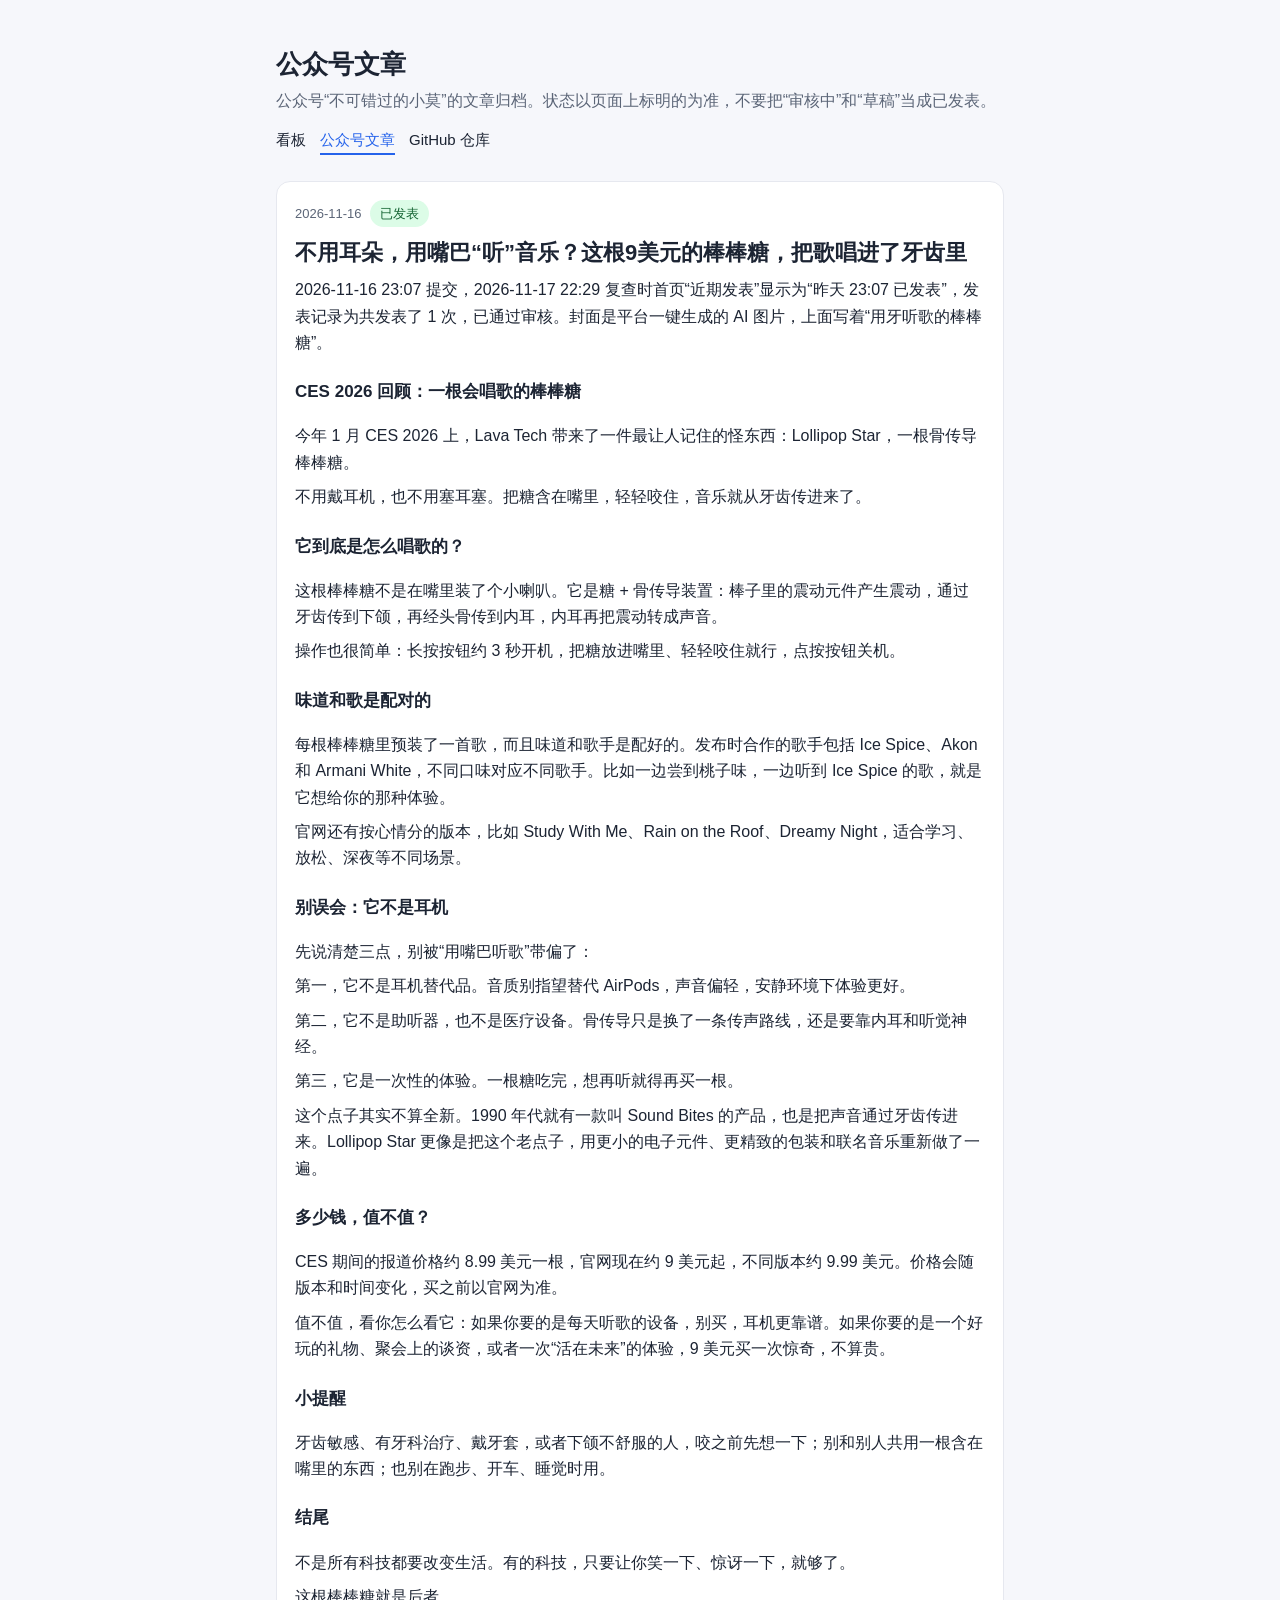
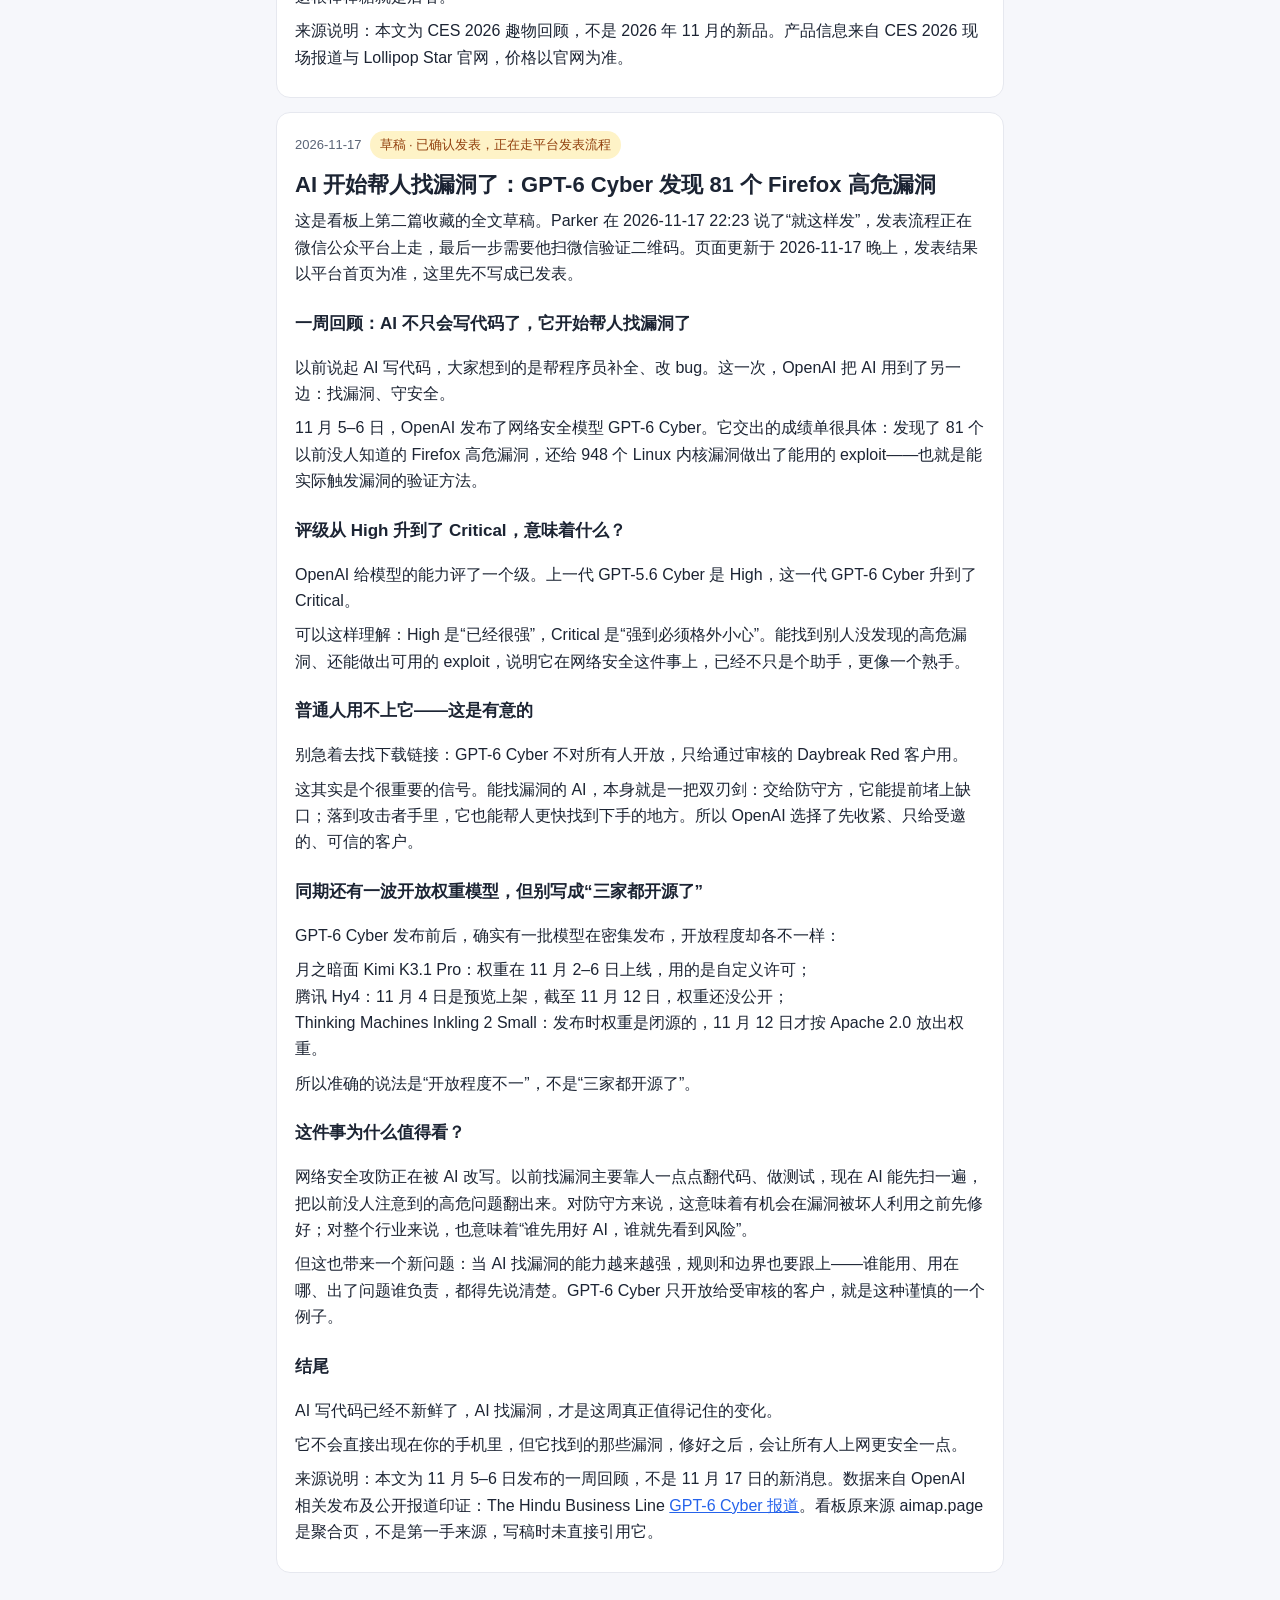
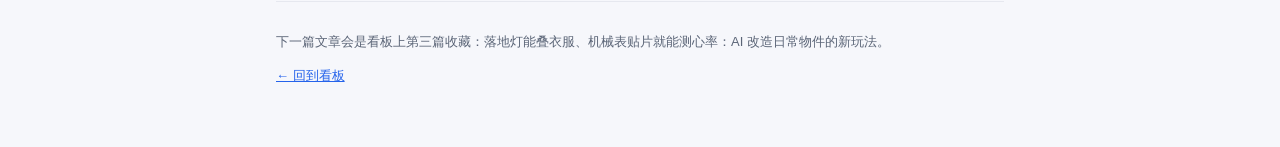
==== articles.html @ 66c1bf88 "把 AI 看板做成网站：首页看板 + 公众号文章页 + PWA，故事存在 stories.json" ====
<!DOCTYPE html>
<html lang="zh-CN">
<head>
<meta charset="UTF-8">
<meta name="viewport" content="width=device-width, initial-scale=1">
<title>公众号文章 · AI 看板</title>
<meta name="description" content="公众号“不可错过的小莫”的文章：棒棒糖那篇已提交审核，GPT-6 Cyber 是待确认的草稿。">
<link rel="manifest" href="manifest.webmanifest">
<meta name="theme-color" content="#1c2433">
<link rel="icon" href="icon.svg" type="image/svg+xml">
<link rel="stylesheet" href="style.css">
</head>
<body>
<div class="wrap">
  <header class="site">
    <h1>公众号文章</h1>
    <p class="sub">公众号“不可错过的小莫”的文章归档。状态以页面上标明的为准，不要把“审核中”和“草稿”当成已发表。</p>
    <nav class="nav">
      <a href="index.html">看板</a>
      <a class="active" href="articles.html">公众号文章</a>
      <a href="https://github.com/LXCswlp/seendfirstindex" target="_blank" rel="noopener">GitHub 仓库</a>
    </nav>
  </header>

  <article class="card post">
    <div class="meta"><span>2026-11-16</span><span class="status ok">已发表</span></div>
    <h2>不用耳朵，用嘴巴“听”音乐？这根9美元的棒棒糖，把歌唱进了牙齿里</h2>
    <p>2026-11-16 23:07 提交，2026-11-17 22:29 复查时首页“近期发表”显示为“昨天 23:07 已发表”，发表记录为共发表了 1 次，已通过审核。封面是平台一键生成的 AI 图片，上面写着“用牙听歌的棒棒糖”。</p>
    <h3>CES 2026 回顾：一根会唱歌的棒棒糖</h3>
    <p>今年 1 月 CES 2026 上，Lava Tech 带来了一件最让人记住的怪东西：Lollipop Star，一根骨传导棒棒糖。</p>
    <p>不用戴耳机，也不用塞耳塞。把糖含在嘴里，轻轻咬住，音乐就从牙齿传进来了。</p>
    <h3>它到底是怎么唱歌的？</h3>
    <p>这根棒棒糖不是在嘴里装了个小喇叭。它是糖 + 骨传导装置：棒子里的震动元件产生震动，通过牙齿传到下颌，再经头骨传到内耳，内耳再把震动转成声音。</p>
    <p>操作也很简单：长按按钮约 3 秒开机，把糖放进嘴里、轻轻咬住就行，点按按钮关机。</p>
    <h3>味道和歌是配对的</h3>
    <p>每根棒棒糖里预装了一首歌，而且味道和歌手是配好的。发布时合作的歌手包括 Ice Spice、Akon 和 Armani White，不同口味对应不同歌手。比如一边尝到桃子味，一边听到 Ice Spice 的歌，就是它想给你的那种体验。</p>
    <p>官网还有按心情分的版本，比如 Study With Me、Rain on the Roof、Dreamy Night，适合学习、放松、深夜等不同场景。</p>
    <h3>别误会：它不是耳机</h3>
    <p>先说清楚三点，别被“用嘴巴听歌”带偏了：</p>
    <p>第一，它不是耳机替代品。音质别指望替代 AirPods，声音偏轻，安静环境下体验更好。</p>
    <p>第二，它不是助听器，也不是医疗设备。骨传导只是换了一条传声路线，还是要靠内耳和听觉神经。</p>
    <p>第三，它是一次性的体验。一根糖吃完，想再听就得再买一根。</p>
    <p>这个点子其实不算全新。1990 年代就有一款叫 Sound Bites 的产品，也是把声音通过牙齿传进来。Lollipop Star 更像是把这个老点子，用更小的电子元件、更精致的包装和联名音乐重新做了一遍。</p>
    <h3>多少钱，值不值？</h3>
    <p>CES 期间的报道价格约 8.99 美元一根，官网现在约 9 美元起，不同版本约 9.99 美元。价格会随版本和时间变化，买之前以官网为准。</p>
    <p>值不值，看你怎么看它：如果你要的是每天听歌的设备，别买，耳机更靠谱。如果你要的是一个好玩的礼物、聚会上的谈资，或者一次“活在未来”的体验，9 美元买一次惊奇，不算贵。</p>
    <h3>小提醒</h3>
    <p>牙齿敏感、有牙科治疗、戴牙套，或者下颌不舒服的人，咬之前先想一下；别和别人共用一根含在嘴里的东西；也别在跑步、开车、睡觉时用。</p>
    <h3>结尾</h3>
    <p>不是所有科技都要改变生活。有的科技，只要让你笑一下、惊讶一下，就够了。</p>
    <p>这根棒棒糖就是后者。</p>
    <p>来源说明：本文为 CES 2026 趣物回顾，不是 2026 年 11 月的新品。产品信息来自 CES 2026 现场报道与 Lollipop Star 官网，价格以官网为准。</p>
  </article>

  <article class="card post">
    <div class="meta"><span>2026-11-17</span><span class="status">草稿 · 已确认发表，正在走平台发表流程</span></div>
    <h2>AI 开始帮人找漏洞了：GPT-6 Cyber 发现 81 个 Firefox 高危漏洞</h2>
    <p>这是看板上第二篇收藏的全文草稿。Parker 在 2026-11-17 22:23 说了“就这样发”，发表流程正在微信公众平台上走，最后一步需要他扫微信验证二维码。页面更新于 2026-11-17 晚上，发表结果以平台首页为准，这里先不写成已发表。</p>
    <h3>一周回顾：AI 不只会写代码了，它开始帮人找漏洞了</h3>
    <p>以前说起 AI 写代码，大家想到的是帮程序员补全、改 bug。这一次，OpenAI 把 AI 用到了另一边：找漏洞、守安全。</p>
    <p>11 月 5–6 日，OpenAI 发布了网络安全模型 GPT-6 Cyber。它交出的成绩单很具体：发现了 81 个以前没人知道的 Firefox 高危漏洞，还给 948 个 Linux 内核漏洞做出了能用的 exploit——也就是能实际触发漏洞的验证方法。</p>
    <h3>评级从 High 升到了 Critical，意味着什么？</h3>
    <p>OpenAI 给模型的能力评了一个级。上一代 GPT-5.6 Cyber 是 High，这一代 GPT-6 Cyber 升到了 Critical。</p>
    <p>可以这样理解：High 是“已经很强”，Critical 是“强到必须格外小心”。能找到别人没发现的高危漏洞、还能做出可用的 exploit，说明它在网络安全这件事上，已经不只是个助手，更像一个熟手。</p>
    <h3>普通人用不上它——这是有意的</h3>
    <p>别急着去找下载链接：GPT-6 Cyber 不对所有人开放，只给通过审核的 Daybreak Red 客户用。</p>
    <p>这其实是个很重要的信号。能找漏洞的 AI，本身就是一把双刃剑：交给防守方，它能提前堵上缺口；落到攻击者手里，它也能帮人更快找到下手的地方。所以 OpenAI 选择了先收紧、只给受邀的、可信的客户。</p>
    <h3>同期还有一波开放权重模型，但别写成“三家都开源了”</h3>
    <p>GPT-6 Cyber 发布前后，确实有一批模型在密集发布，开放程度却各不一样：</p>
    <p>月之暗面 Kimi K3.1 Pro：权重在 11 月 2–6 日上线，用的是自定义许可；<br>腾讯 Hy4：11 月 4 日是预览上架，截至 11 月 12 日，权重还没公开；<br>Thinking Machines Inkling 2 Small：发布时权重是闭源的，11 月 12 日才按 Apache 2.0 放出权重。</p>
    <p>所以准确的说法是“开放程度不一”，不是“三家都开源了”。</p>
    <h3>这件事为什么值得看？</h3>
    <p>网络安全攻防正在被 AI 改写。以前找漏洞主要靠人一点点翻代码、做测试，现在 AI 能先扫一遍，把以前没人注意到的高危问题翻出来。对防守方来说，这意味着有机会在漏洞被坏人利用之前先修好；对整个行业来说，也意味着“谁先用好 AI，谁就先看到风险”。</p>
    <p>但这也带来一个新问题：当 AI 找漏洞的能力越来越强，规则和边界也要跟上——谁能用、用在哪、出了问题谁负责，都得先说清楚。GPT-6 Cyber 只开放给受审核的客户，就是这种谨慎的一个例子。</p>
    <h3>结尾</h3>
    <p>AI 写代码已经不新鲜了，AI 找漏洞，才是这周真正值得记住的变化。</p>
    <p>它不会直接出现在你的手机里，但它找到的那些漏洞，修好之后，会让所有人上网更安全一点。</p>
    <p>来源说明：本文为 11 月 5–6 日发布的一周回顾，不是 11 月 17 日的新消息。数据来自 OpenAI 相关发布及公开报道印证：The Hindu Business Line <a href="https://www.thehindubusinessline.com/info-tech/openais-gpt-6-cyber-finds-81-critical-firefox-flaws-develops-948-linux-exploits/article71672723.ece" target="_blank" rel="noopener">GPT-6 Cyber 报道</a>。看板原来源 aimap.page 是聚合页，不是第一手来源，写稿时未直接引用它。</p>
  </article>

  <footer>
    <p>下一篇文章会是看板上第三篇收藏：落地灯能叠衣服、机械表贴片就能测心率：AI 改造日常物件的新玩法。</p>
    <p><a href="index.html">← 回到看板</a></p>
  </footer>
</div>
</body>
</html>
---- style.css ----
:root{--bg:#f6f7fb;--card:#fff;--ink:#1c2433;--muted:#5b6577;--line:#e6e8ef;--blue:#2563eb;--green:#0e7a5f;--amber:#b45309;--radius:14px}
*{box-sizing:border-box}
body{margin:0;background:var(--bg);color:var(--ink);font-family:-apple-system,BlinkMacSystemFont,"PingFang SC","Microsoft YaHei",sans-serif;line-height:1.65}
a{color:var(--blue)}
.wrap{max-width:760px;margin:0 auto;padding:20px 16px 48px}
header.site{padding:28px 0 8px}
h1{font-size:26px;line-height:1.3;margin:0 0 6px}
.sub{color:var(--muted);margin:0 0 14px}
.nav{display:flex;gap:14px;flex-wrap:wrap;font-size:15px;margin:0 0 18px}
.nav a{color:var(--ink);text-decoration:none;border-bottom:2px solid transparent}
.nav a.active{color:var(--blue);border-color:var(--blue)}
.filters{display:flex;gap:8px;flex-wrap:wrap;margin:14px 0 18px}
.filters button{border:1px solid var(--line);background:#fff;color:var(--ink);border-radius:999px;padding:7px 14px;font-size:14px;cursor:pointer}
.filters button.active{background:var(--ink);color:#fff;border-color:var(--ink)}
.card{background:var(--card);border:1px solid var(--line);border-radius:var(--radius);padding:18px;margin:0 0 14px}
.meta{font-size:13px;color:var(--muted);display:flex;gap:8px;flex-wrap:wrap;align-items:center}
.tag{border-radius:999px;padding:2px 9px;font-size:12px;background:#eef2ff;color:#3730a3}
.tag.fun{background:#ecfdf5;color:var(--green)}
.picked{color:var(--amber);font-weight:700}
.card h2{font-size:19px;line-height:1.45;margin:10px 0 8px}
.card p{margin:8px 0}
.angle{color:var(--muted);font-size:14px}
.note{background:#fffbeb;border:1px solid #fde68a;border-radius:10px;padding:10px 12px;font-size:14px;margin-top:10px}
.source{font-size:14px}
footer{color:var(--muted);font-size:13px;margin-top:28px;border-top:1px solid var(--line);padding-top:16px}
article.post h2{font-size:22px}
article.post h3{font-size:17px;margin-top:22px}
.status{display:inline-block;border-radius:999px;padding:3px 10px;font-size:13px;background:#fef3c7;color:#92400e}
.status.ok{background:#dcfce7;color:#166534}
.install{background:#eff6ff;border:1px solid #bfdbfe;border-radius:10px;padding:12px;font-size:14px}
button.install-btn{border:none;background:var(--blue);color:#fff;border-radius:999px;padding:8px 16px;font-size:14px;cursor:pointer;margin-top:8px}
@media (max-width:520px){h1{font-size:23px}.card h2{font-size:18px}}
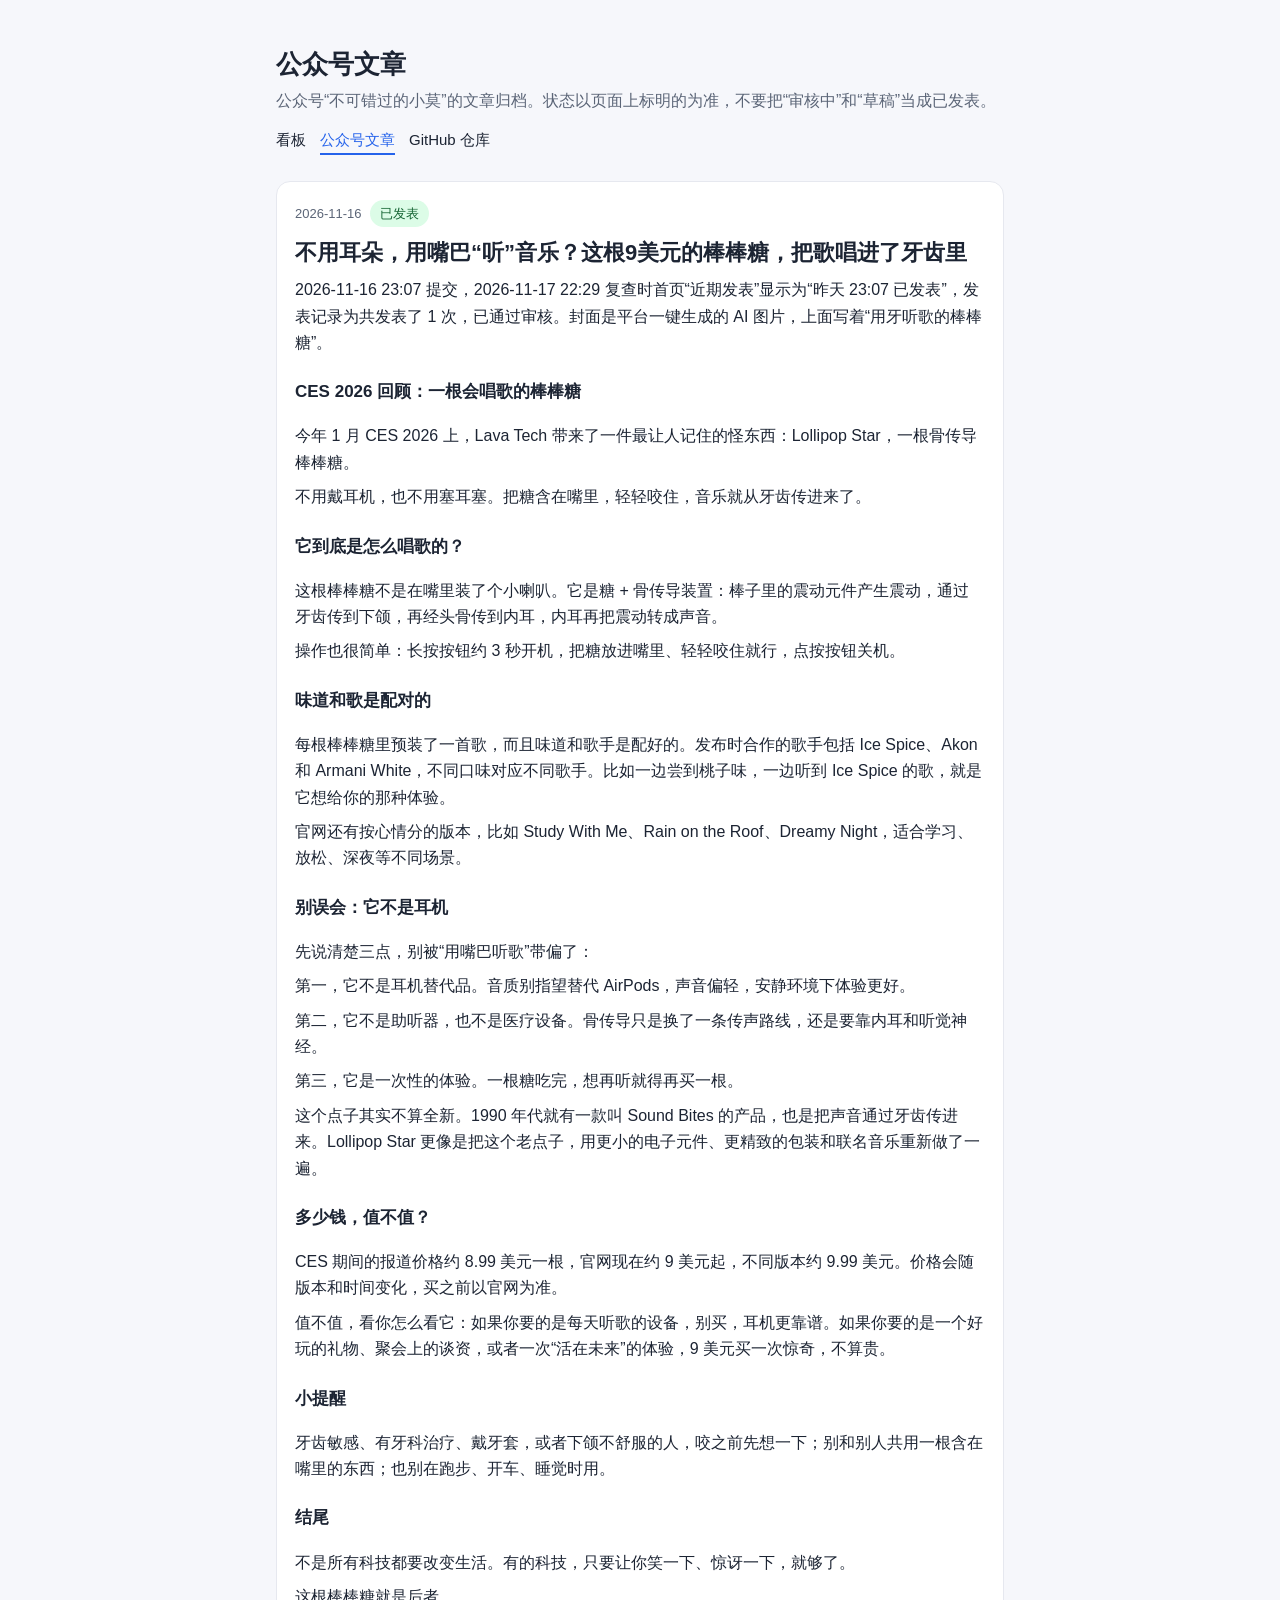
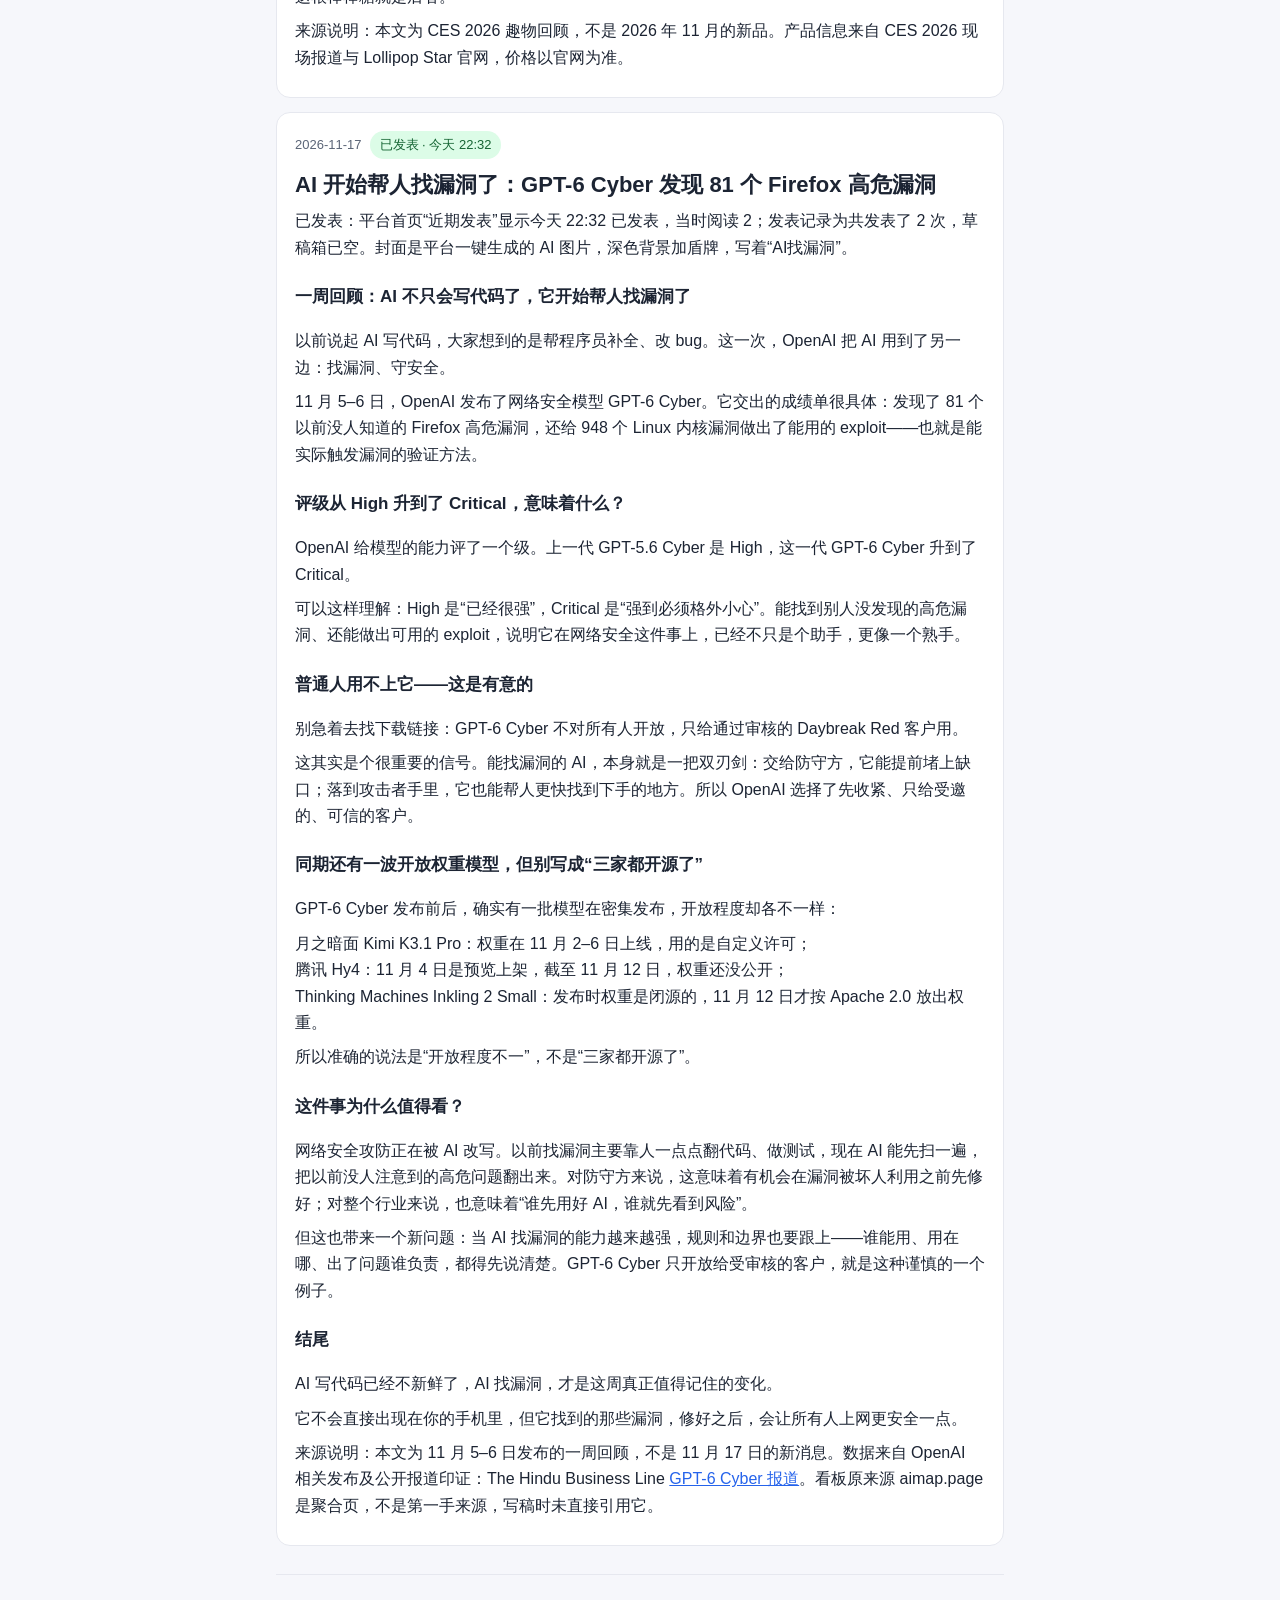
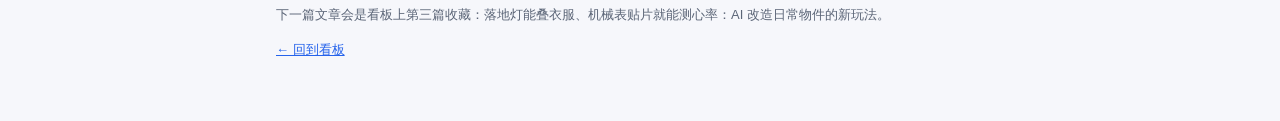
==== commit 93f42743: "更新公众号文章页：GPT-6 Cyber 已发表（今天 22:32）" ====
--- a/articles.html
+++ b/articles.html
@@ -53,9 +53,9 @@
   </article>
 
   <article class="card post">
-    <div class="meta"><span>2026-11-17</span><span class="status">草稿 · 已确认发表，正在走平台发表流程</span></div>
+    <div class="meta"><span>2026-11-17</span><span class="status ok">已发表 · 今天 22:32</span></div>
     <h2>AI 开始帮人找漏洞了：GPT-6 Cyber 发现 81 个 Firefox 高危漏洞</h2>
-    <p>这是看板上第二篇收藏的全文草稿。Parker 在 2026-11-17 22:23 说了“就这样发”，发表流程正在微信公众平台上走，最后一步需要他扫微信验证二维码。页面更新于 2026-11-17 晚上，发表结果以平台首页为准，这里先不写成已发表。</p>
+    <p>已发表：平台首页“近期发表”显示今天 22:32 已发表，当时阅读 2；发表记录为共发表了 2 次，草稿箱已空。封面是平台一键生成的 AI 图片，深色背景加盾牌，写着“AI找漏洞”。</p>
     <h3>一周回顾：AI 不只会写代码了，它开始帮人找漏洞了</h3>
     <p>以前说起 AI 写代码，大家想到的是帮程序员补全、改 bug。这一次，OpenAI 把 AI 用到了另一边：找漏洞、守安全。</p>
     <p>11 月 5–6 日，OpenAI 发布了网络安全模型 GPT-6 Cyber。它交出的成绩单很具体：发现了 81 个以前没人知道的 Firefox 高危漏洞，还给 948 个 Linux 内核漏洞做出了能用的 exploit——也就是能实际触发漏洞的验证方法。</p>
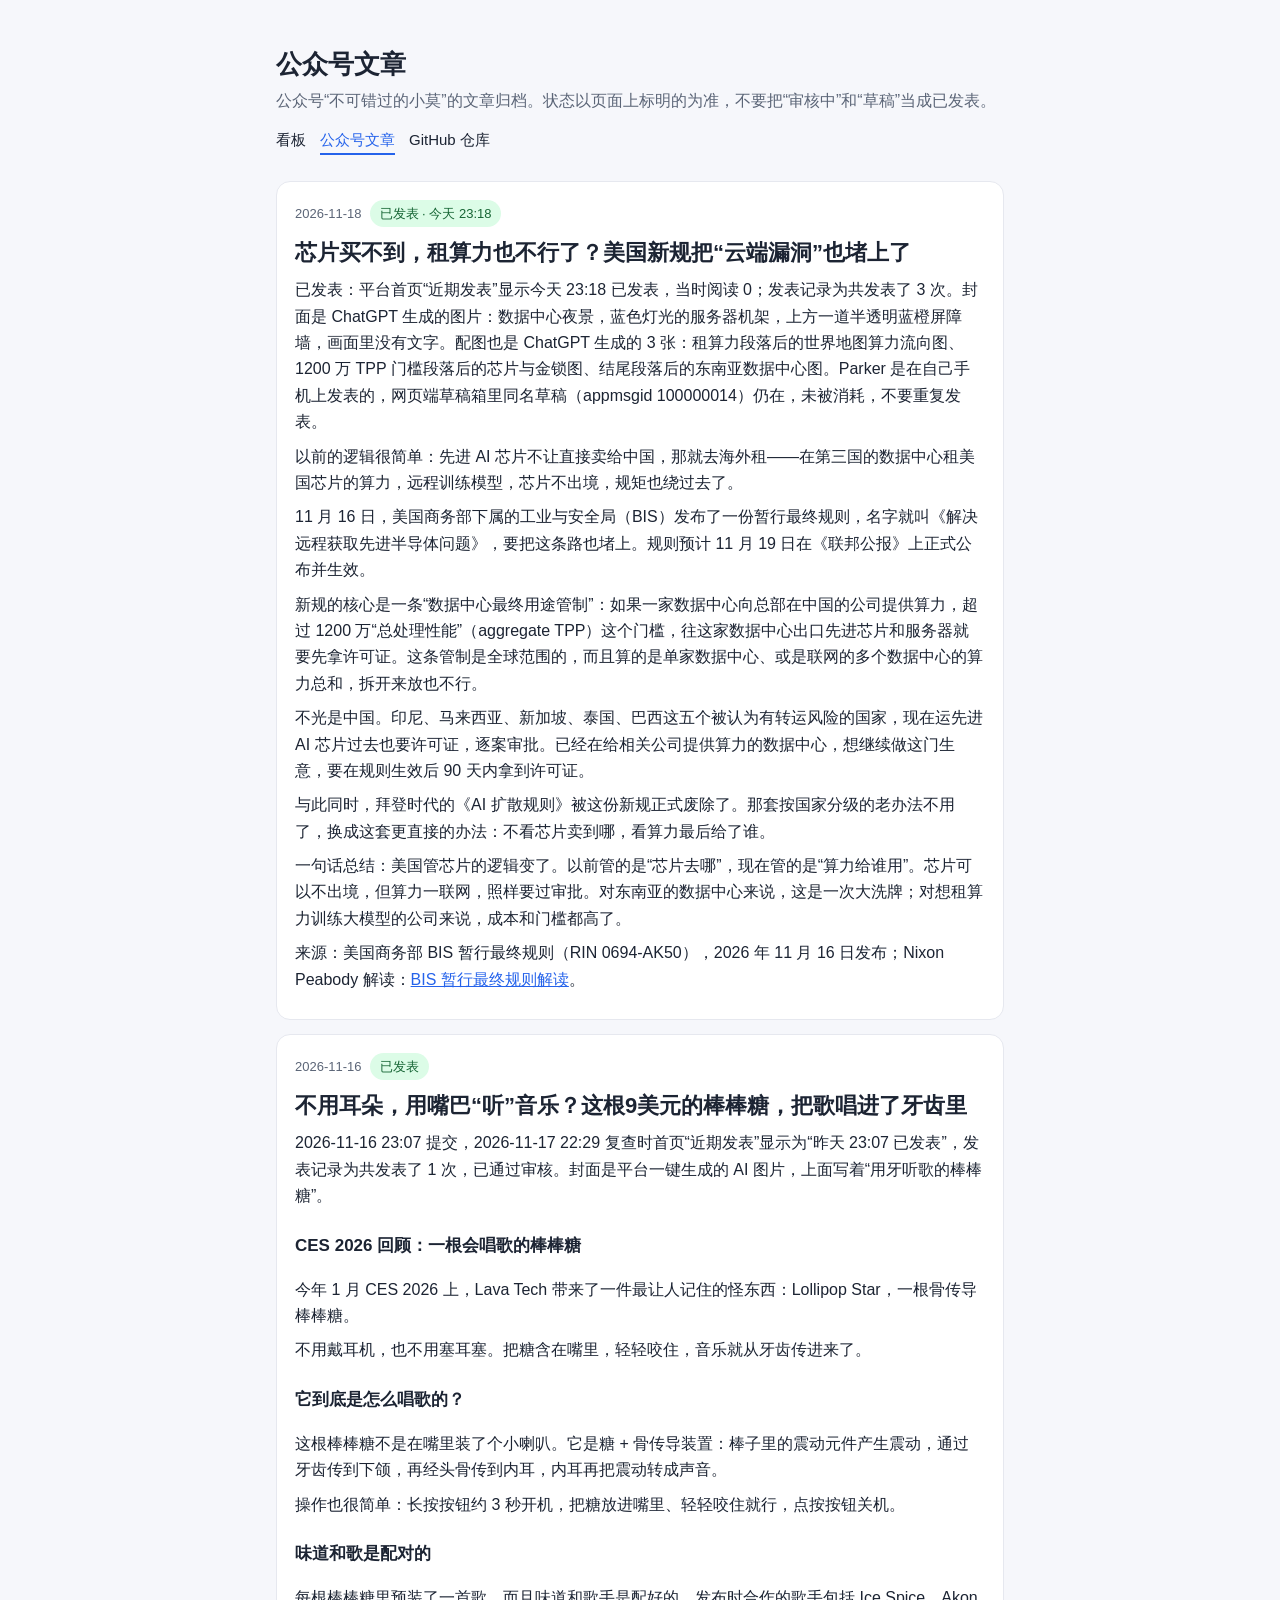
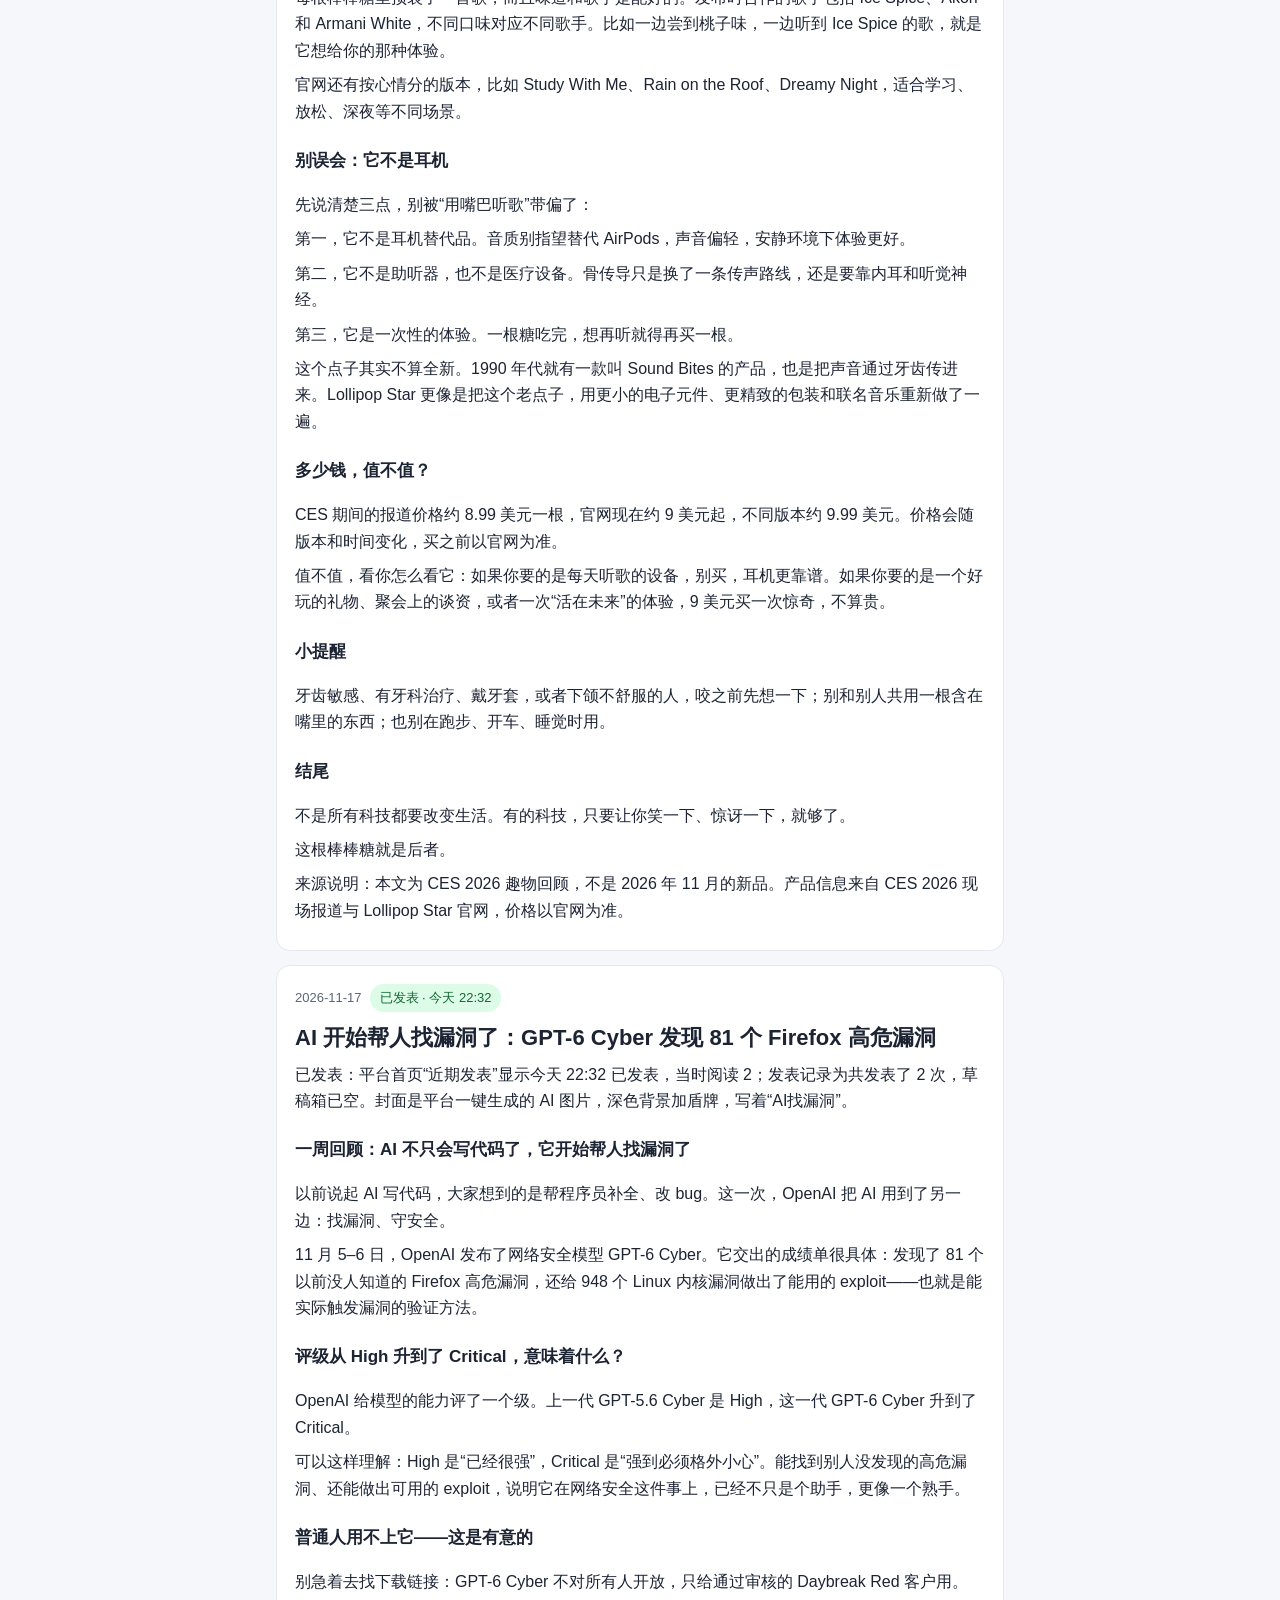
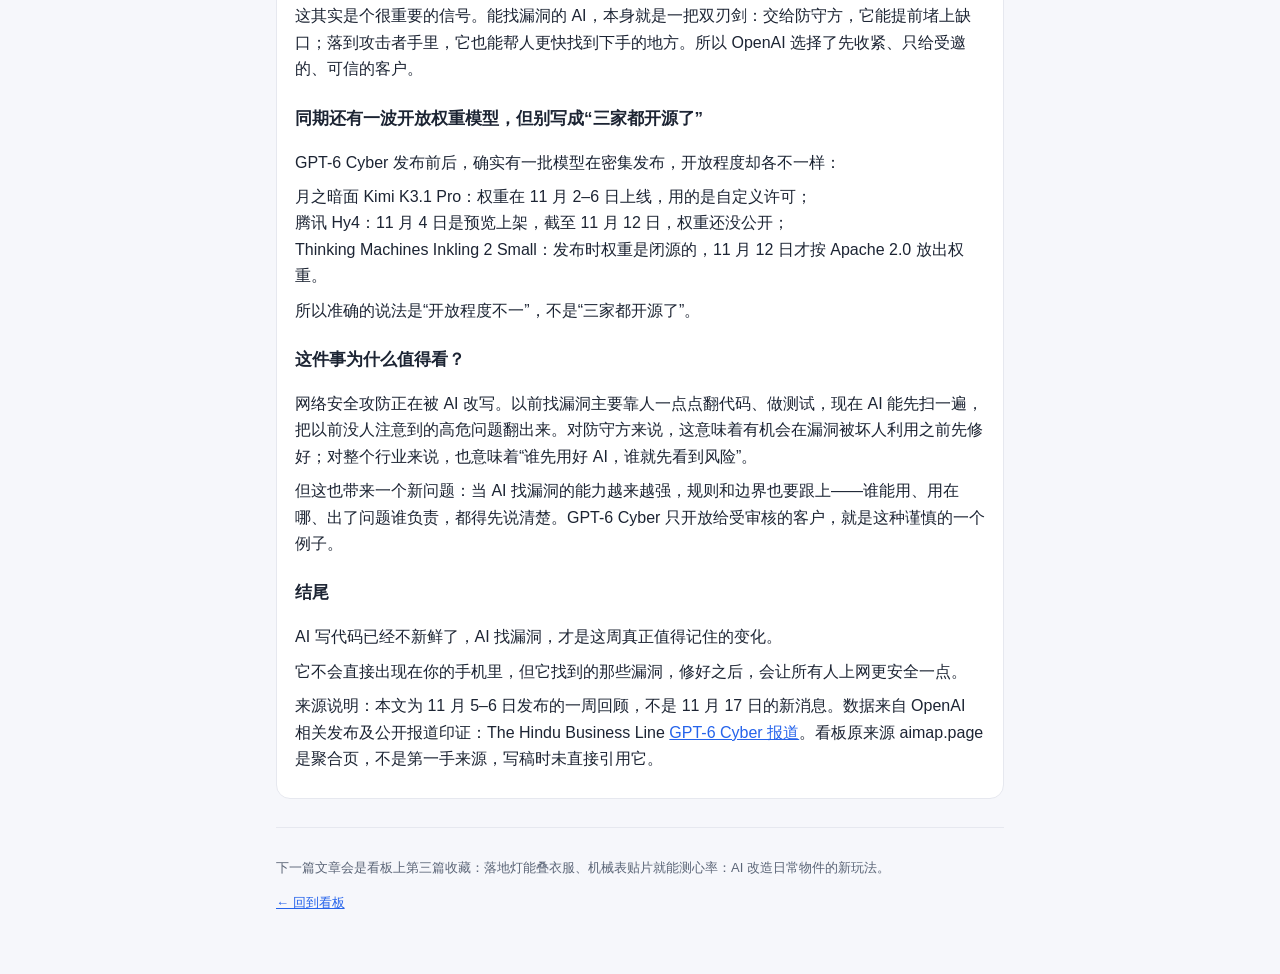
==== commit 6ec95f40: "公众号文章页：芯片管制文章已发表（2026-11-18 23:18）" ====
--- a/articles.html
+++ b/articles.html
@@ -4,7 +4,7 @@
 <meta charset="UTF-8">
 <meta name="viewport" content="width=device-width, initial-scale=1">
 <title>公众号文章 · AI 看板</title>
-<meta name="description" content="公众号“不可错过的小莫”的文章：棒棒糖那篇已提交审核，GPT-6 Cyber 是待确认的草稿。">
+<meta name="description" content="公众号“不可错过的小莫”的文章：棒棒糖、GPT-6 Cyber、芯片管制三篇均已发表。">
 <link rel="manifest" href="manifest.webmanifest">
 <meta name="theme-color" content="#1c2433">
 <link rel="icon" href="icon.svg" type="image/svg+xml">
@@ -21,6 +21,19 @@
       <a href="https://github.com/LXCswlp/seendfirstindex" target="_blank" rel="noopener">GitHub 仓库</a>
     </nav>
   </header>
+
+  <article class="card post">
+    <div class="meta"><span>2026-11-18</span><span class="status ok">已发表 · 今天 23:18</span></div>
+    <h2>芯片买不到，租算力也不行了？美国新规把“云端漏洞”也堵上了</h2>
+    <p>已发表：平台首页“近期发表”显示今天 23:18 已发表，当时阅读 0；发表记录为共发表了 3 次。封面是 ChatGPT 生成的图片：数据中心夜景，蓝色灯光的服务器机架，上方一道半透明蓝橙屏障墙，画面里没有文字。配图也是 ChatGPT 生成的 3 张：租算力段落后的世界地图算力流向图、1200 万 TPP 门槛段落后的芯片与金锁图、结尾段落后的东南亚数据中心图。Parker 是在自己手机上发表的，网页端草稿箱里同名草稿（appmsgid 100000014）仍在，未被消耗，不要重复发表。</p>
+    <p>以前的逻辑很简单：先进 AI 芯片不让直接卖给中国，那就去海外租——在第三国的数据中心租美国芯片的算力，远程训练模型，芯片不出境，规矩也绕过去了。</p>
+    <p>11 月 16 日，美国商务部下属的工业与安全局（BIS）发布了一份暂行最终规则，名字就叫《解决远程获取先进半导体问题》，要把这条路也堵上。规则预计 11 月 19 日在《联邦公报》上正式公布并生效。</p>
+    <p>新规的核心是一条“数据中心最终用途管制”：如果一家数据中心向总部在中国的公司提供算力，超过 1200 万“总处理性能”（aggregate TPP）这个门槛，往这家数据中心出口先进芯片和服务器就要先拿许可证。这条管制是全球范围的，而且算的是单家数据中心、或是联网的多个数据中心的算力总和，拆开来放也不行。</p>
+    <p>不光是中国。印尼、马来西亚、新加坡、泰国、巴西这五个被认为有转运风险的国家，现在运先进 AI 芯片过去也要许可证，逐案审批。已经在给相关公司提供算力的数据中心，想继续做这门生意，要在规则生效后 90 天内拿到许可证。</p>
+    <p>与此同时，拜登时代的《AI 扩散规则》被这份新规正式废除了。那套按国家分级的老办法不用了，换成这套更直接的办法：不看芯片卖到哪，看算力最后给了谁。</p>
+    <p>一句话总结：美国管芯片的逻辑变了。以前管的是“芯片去哪”，现在管的是“算力给谁用”。芯片可以不出境，但算力一联网，照样要过审批。对东南亚的数据中心来说，这是一次大洗牌；对想租算力训练大模型的公司来说，成本和门槛都高了。</p>
+    <p>来源：美国商务部 BIS 暂行最终规则（RIN 0694-AK50），2026 年 11 月 16 日发布；Nixon Peabody 解读：<a href="https://www.nixonpeabody.com/insights/alerts/2026/11/16/bis-targets-remote-access-to-advanced-chips-through-overseas-data-centers" target="_blank" rel="noopener">BIS 暂行最终规则解读</a>。</p>
+  </article>
 
   <article class="card post">
     <div class="meta"><span>2026-11-16</span><span class="status ok">已发表</span></div>
